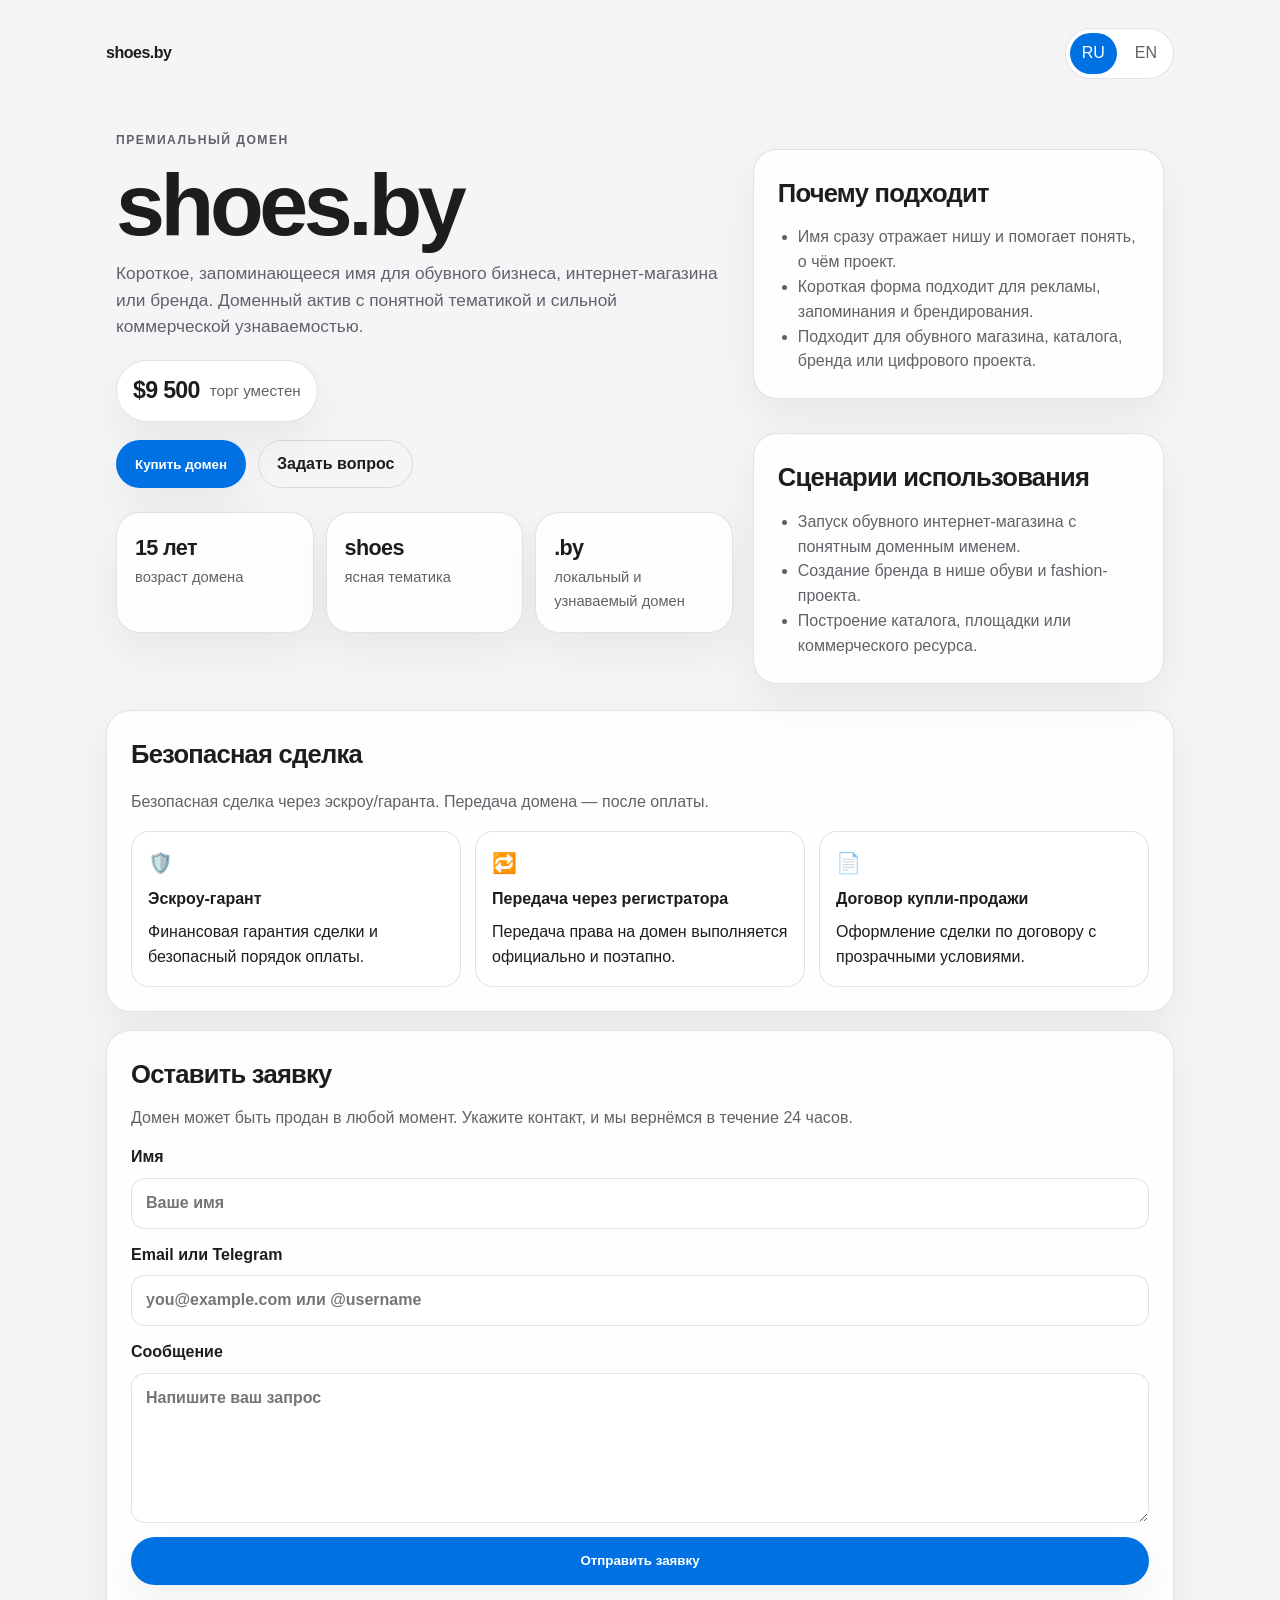
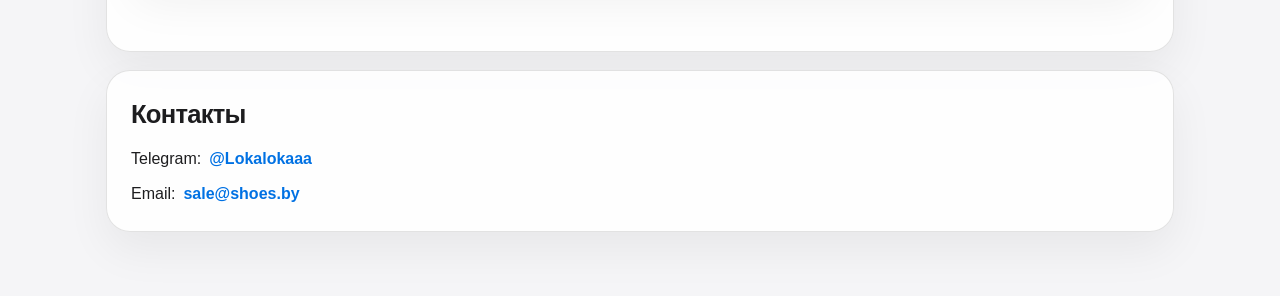
==== index.html @ d6d32150 "Add modal lead-form for faster CTA access Купить домен теперь открывает модальное окно с формой заяв" ====
<!doctype html>
<html lang="ru">
  <head>
    <meta charset="UTF-8" />
    <meta name="viewport" content="width=device-width, initial-scale=1.0" />
    <title>shoes.by — премиальный домен продаётся</title>
    <meta
      name="description"
      content="shoes.by — премиальный домен для обувного бизнеса, интернет-магазина или бренда. Короткий, лаконичный и легко запоминающийся."
    />
    <meta property="og:title" content="shoes.by — премиальный домен продаётся" />
    <meta
      property="og:description"
      content="Короткий и запоминающийся домен для обувного бизнеса, интернет-магазина или бренда."
    />
    <meta
      property="og:image"
      content="data:image/svg+xml,%3Csvg xmlns='http://www.w3.org/2000/svg' viewBox='0 0 1200 630'%3E%3Crect width='1200' height='630' fill='%23f5f5f7'/%3E%3Ctext x='50%25' y='46%25' text-anchor='middle' font-size='200' font-family='Arial, sans-serif'%3E👟%3C/text%3E%3Ctext x='50%25' y='72%25' text-anchor='middle' font-size='58' fill='%231d1d1f' font-family='Arial, sans-serif'%3Eshoes.by%3C/text%3E%3C/svg%3E"
    />
    <meta name="twitter:card" content="summary_large_image" />
    <link
      rel="icon"
      href="data:image/svg+xml,%3Csvg xmlns='http://www.w3.org/2000/svg' viewBox='0 0 64 64'%3E%3Crect width='64' height='64' rx='14' fill='%23f5f5f7'/%3E%3Ctext x='50%25' y='51%25' text-anchor='middle' font-size='34'%3E👟%3C/text%3E%3C/svg%3E"
    />

    <style>
      :root {
        color-scheme: light dark;
        --bg: #f5f5f7;
        --bg-2: #ffffff;
        --text: #1d1d1f;
        --muted: #5f6368;
        --line: rgba(29, 29, 31, 0.12);
        --card: rgba(255, 255, 255, 0.86);
        --accent: #0071e3;
        --accent-strong: #005ec6;
        --success: #1f8f5f;
        --danger: #b42318;
        --shadow: 0 18px 45px rgba(0, 0, 0, 0.06);
        --radius: 24px;
      }

      @media (prefers-color-scheme: dark) {
        :root {
          --bg: #0b0c10;
          --bg-2: #14161b;
          --text: #f5f7fb;
          --muted: #b8c1d0;
          --line: rgba(255, 255, 255, 0.14);
          --card: rgba(20, 22, 27, 0.95);
          --accent: #4da3ff;
          --accent-strong: #79b9ff;
          --shadow: 0 22px 54px rgba(0, 0, 0, 0.28);
        }
      }

      * {
        box-sizing: border-box;
      }

      html {
        scroll-behavior: smooth;
      }

      body {
        margin: 0;
        font-family: -apple-system, BlinkMacSystemFont, "Segoe UI", Arial, sans-serif;
        background: var(--bg);
        color: var(--text);
        line-height: 1.55;
      }

      a {
        color: inherit;
      }

      .wrap {
        max-width: 1100px;
        margin: 0 auto;
        padding: 22px 16px 64px;
      }

      .site-header {
        display: flex;
        align-items: center;
        justify-content: space-between;
        gap: 12px;
        margin-bottom: 18px;
        padding: 6px 0;
      }

      .brand {
        font-weight: 700;
        letter-spacing: -0.03em;
      }

      .lang-switch {
        display: inline-flex;
        gap: 6px;
        padding: 4px;
        border: 1px solid var(--line);
        border-radius: 999px;
        background: var(--bg-2);
      }

      .lang-btn {
        border: 0;
        background: transparent;
        padding: 8px 12px;
        border-radius: 999px;
        color: var(--muted);
        cursor: pointer;
        font: inherit;
      }

      .lang-btn.is-active {
        background: var(--accent);
        color: #fff;
      }

      .hero {
        padding: 28px 10px 8px;
      }

      .hero-grid {
        display: grid;
        gap: 20px;
        align-items: start;
      }

      .eyebrow {
        text-transform: uppercase;
        letter-spacing: 0.12em;
        font-size: 0.76rem;
        font-weight: 700;
        color: var(--muted);
        margin: 0 0 12px;
      }

      h1 {
        margin: 0 0 12px;
        font-size: clamp(3rem, 8vw, 5.5rem);
        line-height: 0.98;
        letter-spacing: -0.05em;
      }

      .subtitle {
        font-size: 1.08rem;
        color: var(--muted);
        max-width: 760px;
        margin: 0 0 20px;
      }

      .price-box {
        display: inline-flex;
        align-items: center;
        gap: 10px;
        flex-wrap: wrap;
        margin: 0 0 18px;
        padding: 12px 16px;
        background: var(--bg-2);
        border: 1px solid var(--line);
        border-radius: 999px;
        box-shadow: var(--shadow);
      }

      .price {
        font-size: 1.45rem;
        font-weight: 800;
        letter-spacing: -0.03em;
      }

      .price-note {
        color: var(--muted);
        font-size: 0.95rem;
      }

      .actions {
        display: flex;
        gap: 12px;
        flex-wrap: wrap;
        margin-bottom: 24px;
      }

      .modal {
        position: fixed;
        inset: 0;
        display: none;
        align-items: center;
        justify-content: center;
        padding: 16px;
        background: rgba(0, 0, 0, 0.48);
        z-index: 50;
      }

      .modal.is-open {
        display: flex;
      }

      .modal-card {
        width: min(100%, 560px);
        padding: 22px;
        border-radius: 24px;
        background: var(--bg-2);
        border: 1px solid var(--line);
        box-shadow: var(--shadow);
      }

      .modal-header {
        display: flex;
        justify-content: space-between;
        align-items: center;
        gap: 12px;
        margin-bottom: 12px;
      }

      .modal-close {
        border: 0;
        background: transparent;
        color: var(--muted);
        font-size: 1.5rem;
        cursor: pointer;
      }

      .btn {
        display: inline-flex;
        align-items: center;
        justify-content: center;
        min-height: 48px;
        padding: 0 18px;
        border-radius: 999px;
        border: 1px solid transparent;
        text-decoration: none;
        font-weight: 700;
        cursor: pointer;
      }

      .btn.primary {
        background: var(--accent);
        color: #fff;
        box-shadow: var(--shadow);
      }

      .btn.primary:hover,
      .btn.primary:focus-visible {
        background: var(--accent-strong);
      }

      .btn.secondary {
        background: transparent;
        border-color: var(--line);
        color: var(--text);
      }

      .btn:focus-visible,
      input:focus-visible,
      textarea:focus-visible,
      .lang-btn:focus-visible {
        outline: 3px solid rgba(0, 113, 227, 0.24);
        outline-offset: 2px;
      }

      .stats {
        display: grid;
        grid-template-columns: repeat(auto-fit, minmax(180px, 1fr));
        gap: 12px;
        margin-top: 8px;
      }

      .stat,
      .card {
        background: var(--card);
        border: 1px solid var(--line);
        border-radius: var(--radius);
        box-shadow: var(--shadow);
      }

      .stat {
        padding: 18px;
      }

      .value {
        display: block;
        font-weight: 800;
        letter-spacing: -0.03em;
        font-size: 1.35rem;
      }

      .label {
        color: var(--muted);
        font-size: 0.92rem;
      }

      .stack {
        display: grid;
        gap: 16px;
      }

      .card {
        padding: 24px;
      }

      h2 {
        margin: 0 0 12px;
        font-size: 1.6rem;
        letter-spacing: -0.03em;
      }

      p,
      li {
        color: var(--muted);
      }

      ul {
        margin: 0;
        padding-left: 20px;
      }

      .safe-grid {
        display: grid;
        grid-template-columns: repeat(auto-fit, minmax(220px, 1fr));
        gap: 14px;
        margin-top: 14px;
      }

      .safe-item {
        display: grid;
        gap: 8px;
        padding: 16px;
        border: 1px solid var(--line);
        border-radius: 18px;
        background: var(--bg-2);
      }

      .safe-icon {
        font-size: 1.25rem;
      }

      .safe-title {
        font-weight: 700;
        color: var(--text);
      }

      .contact-row {
        display: flex;
        gap: 8px;
        flex-wrap: wrap;
        margin-top: 10px;
      }

      .contact-row a,
      .plain-email {
        color: var(--accent);
        font-weight: 700;
        text-decoration: none;
      }

      .form-card {
        margin-top: 16px;
      }

      .form-note {
        margin: 0 0 14px;
      }

      .contact-form {
        display: grid;
        gap: 14px;
      }

      .contact-form label {
        display: grid;
        gap: 8px;
        font-weight: 600;
      }

      .field {
        width: 100%;
        padding: 12px 14px;
        border-radius: 14px;
        border: 1px solid var(--line);
        background: var(--bg-2);
        color: var(--text);
        font: inherit;
      }

      textarea.field {
        min-height: 120px;
        resize: vertical;
      }

      .honeypot {
        position: absolute;
        opacity: 0;
        pointer-events: none;
        height: 0;
        width: 0;
      }

      .status {
        min-height: 1.4em;
        font-weight: 700;
        margin-top: 6px;
      }

      .status.success {
        color: var(--success);
      }

      .status.error {
        color: var(--danger);
      }

      .sr-only {
        position: absolute;
        width: 1px;
        height: 1px;
        padding: 0;
        margin: -1px;
        overflow: hidden;
        clip: rect(0, 0, 0, 0);
        white-space: nowrap;
        border: 0;
      }

      @media (min-width: 780px) {
        .hero-grid {
          grid-template-columns: 1.2fr 0.8fr;
        }

        .card {
          margin-top: 18px;
        }
      }

      @media (max-width: 640px) {
        .wrap {
          padding-inline: 12px;
        }

        .site-header {
          align-items: flex-start;
          flex-direction: column;
        }

        .price-box {
          align-items: flex-start;
        }

        .actions {
          flex-direction: column;
        }

        .btn {
          width: 100%;
        }
      }
    </style>
  </head>
  <body>
    <div class="wrap">
      <header class="site-header">
        <div class="brand">shoes.by</div>
        <div class="lang-switch" aria-label="Language switcher">
          <button class="lang-btn is-active" type="button" data-lang="ru">RU</button>
          <button class="lang-btn" type="button" data-lang="en">EN</button>
        </div>
      </header>

      <main>
        <section class="hero">
          <div class="hero-grid">
            <div>
              <p class="eyebrow" data-i18n="eyebrow">Премиальный домен</p>
              <h1>shoes.by</h1>
              <p class="subtitle" data-i18n="subtitle">
                Короткое, запоминающееся имя для обувного бизнеса, интернет-магазина или бренда.
                Доменный актив с понятной тематикой и сильной коммерческой узнаваемостью.
              </p>

              <div class="price-box">
                <span class="price" data-i18n="price">$9 500</span>
                <span class="price-note" data-i18n="priceNote">торг уместен</span>
              </div>

              <div class="actions">
                <button class="btn primary" type="button" data-open-modal data-i18n="ctaBuy">Купить домен</button>
                <a class="btn secondary" href="https://t.me/Lokalokaaa" target="_blank" rel="noreferrer" data-i18n="ctaQuestion">Задать вопрос</a>
              </div>

              <div class="stats">
                <div class="stat">
                  <span class="value">15 лет</span>
                  <span class="label" data-i18n="statAge">возраст домена</span>
                </div>
                <div class="stat">
                  <span class="value">shoes</span>
                  <span class="label" data-i18n="statMeaning">ясная тематика</span>
                </div>
                <div class="stat">
                  <span class="value">.by</span>
                  <span class="label" data-i18n="statZone">локальный и узнаваемый домен</span>
                </div>
              </div>
            </div>

            <aside class="stack">
              <section class="card">
                <h2 data-i18n="whyTitle">Почему подходит</h2>
                <ul>
                  <li data-i18n="why1">Имя сразу отражает нишу и помогает понять, о чём проект.</li>
                  <li data-i18n="why2">Короткая форма подходит для рекламы, запоминания и брендирования.</li>
                  <li data-i18n="why3">Подходит для обувного магазина, каталога, бренда или цифрового проекта.</li>
                </ul>
              </section>

              <section class="card">
                <h2 data-i18n="usageTitle">Сценарии использования</h2>
                <ul>
                  <li data-i18n="usage1">Запуск обувного интернет-магазина с понятным доменным именем.</li>
                  <li data-i18n="usage2">Создание бренда в нише обуви и fashion-проекта.</li>
                  <li data-i18n="usage3">Построение каталога, площадки или коммерческого ресурса.</li>
                </ul>
              </section>
            </aside>
          </div>
        </section>

        <section class="card">
          <h2 data-i18n="trustTitle">Безопасная сделка</h2>
          <p data-i18n="trustText">
            Безопасная сделка через эскроу/гаранта. Передача домена — после оплаты.
          </p>

          <div class="safe-grid">
            <div class="safe-item">
              <div class="safe-icon">🛡️</div>
              <div class="safe-title" data-i18n="safe1Title">Эскроу-гарант</div>
              <div data-i18n="safe1Text">Финансовая гарантия сделки и безопасный порядок оплаты.</div>
            </div>
            <div class="safe-item">
              <div class="safe-icon">🔁</div>
              <div class="safe-title" data-i18n="safe2Title">Передача через регистратора</div>
              <div data-i18n="safe2Text">Передача права на домен выполняется официально и поэтапно.</div>
            </div>
            <div class="safe-item">
              <div class="safe-icon">📄</div>
              <div class="safe-title" data-i18n="safe3Title">Договор купли-продажи</div>
              <div data-i18n="safe3Text">Оформление сделки по договору с прозрачными условиями.</div>
            </div>
          </div>
        </section>

        <section class="card form-card" id="lead-form">
          <h2 data-i18n="formTitle">Оставить заявку</h2>
          <p class="form-note" data-i18n="formNote">
            Домен может быть продан в любой момент. Укажите контакт, и мы вернёмся в течение 24 часов.
          </p>

          <form class="contact-form" id="contactForm" novalidate>
            <input type="text" class="honeypot" name="website" tabindex="-1" autocomplete="off" />

            <label>
              <span data-i18n="labelName">Имя</span>
              <input class="field" type="text" name="name" data-i18n-placeholder="placeholderName" placeholder="Ваше имя" required />
            </label>

            <label>
              <span data-i18n="labelContact">Email или Telegram</span>
              <input class="field" type="text" name="contact" data-i18n-placeholder="placeholderContact" placeholder="you@example.com или @username" required />
            </label>

            <label>
              <span data-i18n="labelMessage">Сообщение</span>
              <textarea class="field" name="message" rows="5" data-i18n-placeholder="placeholderMessage" placeholder="Напишите ваш запрос" required></textarea>
            </label>

            <button class="btn primary" type="submit" data-i18n="submit">Отправить заявку</button>
            <div class="status" id="formStatus" aria-live="polite"></div>
          </form>
        </section>

        <div class="modal" id="leadModal" aria-hidden="true">
          <div class="modal-card" role="dialog" aria-modal="true" aria-labelledby="modalTitle">
            <div class="modal-header">
              <h2 id="modalTitle" data-i18n="formTitle">Оставить заявку</h2>
              <button class="modal-close" type="button" aria-label="Close">×</button>
            </div>
            <p class="form-note" data-i18n="formNote">
              Домен может быть продан в любой момент. Укажите контакт, и мы вернёмся в течение 24 часов.
            </p>
            <form class="contact-form" id="modalForm" novalidate>
              <input type="text" class="honeypot" name="website" tabindex="-1" autocomplete="off" />

              <label>
                <span data-i18n="labelName">Имя</span>
                <input class="field" type="text" name="name" data-i18n-placeholder="placeholderName" placeholder="Ваше имя" required />
              </label>

              <label>
                <span data-i18n="labelContact">Email или Telegram</span>
                <input class="field" type="text" name="contact" data-i18n-placeholder="placeholderContact" placeholder="you@example.com или @username" required />
              </label>

              <label>
                <span data-i18n="labelMessage">Сообщение</span>
                <textarea class="field" name="message" rows="5" data-i18n-placeholder="placeholderMessage" placeholder="Напишите ваш запрос" required></textarea>
              </label>

              <button class="btn primary" type="submit" data-i18n="submit">Отправить заявку</button>
              <div class="status" id="modalStatus" aria-live="polite"></div>
            </form>
          </div>
        </div>

        <section class="card">
          <h2 data-i18n="contactsTitle">Контакты</h2>
          <div class="contact-row">
            <span data-i18n="telegramLabel">Telegram:</span>
            <a href="https://t.me/Lokalokaaa" target="_blank" rel="noreferrer">@Lokalokaaa</a>
          </div>
          <div class="contact-row">
            <span data-i18n="emailLabel">Email:</span>
            <span class="plain-email">sale@shoes.by</span>
          </div>
        </section>
      </main>
    </div>

    <script>
      const FORM_ENDPOINT = 'https://formsubmit.co/sale@shoes.by';
      // заменить на свой endpoint формы, если используете другой сервис

      const translations = {
        ru: {
          eyebrow: 'Премиальный домен',
          subtitle: 'Короткое, запоминающееся имя для обувного бизнеса, интернет-магазина или бренда. Доменный актив с понятной тематикой и сильной коммерческой узнаваемостью.',
          price: '$9 500',
          priceNote: 'торг уместен',
          ctaBuy: 'Купить домен',
          ctaQuestion: 'Задать вопрос',
          statAge: 'возраст домена',
          statMeaning: 'ясная тематика',
          statZone: 'локальный и узнаваемый домен',
          whyTitle: 'Почему подходит',
          why1: 'Имя сразу отражает нишу и помогает понять, о чём проект.',
          why2: 'Короткая форма подходит для рекламы, запоминания и брендирования.',
          why3: 'Подходит для обувного магазина, каталога, бренда или цифрового проекта.',
          usageTitle: 'Сценарии использования',
          usage1: 'Запуск обувного интернет-магазина с понятным доменным именем.',
          usage2: 'Создание бренда в нише обуви и fashion-проекта.',
          usage3: 'Построение каталога, площадки или коммерческого ресурса.',
          trustTitle: 'Безопасная сделка',
          trustText: 'Безопасная сделка через эскроу/гаранта. Передача домена — после оплаты.',
          safe1Title: 'Эскроу-гарант',
          safe1Text: 'Финансовая гарантия сделки и безопасный порядок оплаты.',
          safe2Title: 'Передача через регистратора',
          safe2Text: 'Передача права на домен выполняется официально и поэтапно.',
          safe3Title: 'Договор купли-продажи',
          safe3Text: 'Оформление сделки по договору с прозрачными условиями.',
          formTitle: 'Оставить заявку',
          formNote: 'Домен может быть продан в любой момент. Укажите контакт, и мы вернёмся в течение 24 часов.',
          labelName: 'Имя',
          labelContact: 'Email или Telegram',
          labelMessage: 'Сообщение',
          placeholderName: 'Ваше имя',
          placeholderContact: 'you@example.com или @username',
          placeholderMessage: 'Напишите ваш запрос',
          submit: 'Отправить заявку',
          contactsTitle: 'Контакты',
          telegramLabel: 'Telegram:',
          emailLabel: 'Email:',
          title: 'shoes.by — премиальный домен продаётся',
          description: 'shoes.by — премиальный домен для обувного бизнеса, интернет-магазина или бренда. Короткий, лаконичный и легко запоминающийся.',
          ogTitle: 'shoes.by — премиальный домен продаётся',
          ogDescription: 'Короткий и запоминающийся домен для обувного бизнеса, интернет-магазина или бренда.'
        },
        en: {
          eyebrow: 'Premium domain',
          subtitle: 'A short, memorable name for a footwear business, online store, or brand. A domain asset with a clear niche and strong commercial recognition.',
          price: '$9 500',
          priceNote: 'price is negotiable',
          ctaBuy: 'Buy domain',
          ctaQuestion: 'Ask a question',
          statAge: 'domain age',
          statMeaning: 'clear niche',
          statZone: 'local and recognizable domain',
          whyTitle: 'Why it fits',
          why1: 'The name immediately reflects the niche and helps people understand the project.',
          why2: 'Its short form works well for marketing, memorability, and branding.',
          why3: 'Suitable for a footwear store, catalogue, brand, or digital project.',
          usageTitle: 'Use cases',
          usage1: 'Launch an online footwear store with a clear domain name.',
          usage2: 'Build a brand in the footwear and fashion niche.',
          usage3: 'Create a catalogue, marketplace, or commercial resource.',
          trustTitle: 'Safe transaction',
          trustText: 'A secure transaction through escrow/guarantor. Domain transfer happens after payment.',
          safe1Title: 'Escrow guarantor',
          safe1Text: 'A financial guarantee for the transaction and a safe payment process.',
          safe2Title: 'Transfer via registrar',
          safe2Text: 'The domain rights are transferred officially and in stages.',
          safe3Title: 'Sales agreement',
          safe3Text: 'The deal is documented with a clear and transparent agreement.',
          formTitle: 'Send a request',
          formNote: 'The domain can be sold at any time. Leave your contact details and we will reply within 24 hours.',
          labelName: 'Name',
          labelContact: 'Email or Telegram',
          labelMessage: 'Message',
          placeholderName: 'Your name',
          placeholderContact: 'you@example.com or @username',
          placeholderMessage: 'Write your request',
          submit: 'Send request',
          contactsTitle: 'Contacts',
          telegramLabel: 'Telegram:',
          emailLabel: 'Email:',
          title: 'shoes.by — premium domain for sale',
          description: 'shoes.by — a premium domain for a footwear business, online store, or brand. Short, concise, and easy to remember.',
          ogTitle: 'shoes.by — premium domain for sale',
          ogDescription: 'A short and memorable domain for a footwear business, online store, or brand.'
        }
      };

      const form = document.getElementById('contactForm');
      const modalForm = document.getElementById('modalForm');
      const formStatus = document.getElementById('formStatus');
      const modalStatus = document.getElementById('modalStatus');
      const modal = document.getElementById('leadModal');
      const modalClose = document.querySelector('.modal-close');
      const openModalButtons = document.querySelectorAll('[data-open-modal]');
      const langButtons = document.querySelectorAll('.lang-btn');
      const i18nNodes = document.querySelectorAll('[data-i18n]');
      const i18nPlaceholders = document.querySelectorAll('[data-i18n-placeholder]');
      const titleNode = document.querySelector('title');
      const metaDescription = document.querySelector('meta[name="description"]');
      const ogTitle = document.querySelector('meta[property="og:title"]');
      const ogDescription = document.querySelector('meta[property="og:description"]');

      function setLanguage(lang) {
        const t = translations[lang] || translations.ru;
        document.documentElement.lang = lang;
        i18nNodes.forEach((node) => {
          const key = node.dataset.i18n;
          if (t[key]) node.textContent = t[key];
        });
        i18nPlaceholders.forEach((node) => {
          const key = node.dataset.i18nPlaceholder;
          if (t[key]) node.placeholder = t[key];
        });
        titleNode.textContent = t.title;
        metaDescription.setAttribute('content', t.description);
        ogTitle.setAttribute('content', t.ogTitle);
        ogDescription.setAttribute('content', t.ogDescription);
        langButtons.forEach((btn) => {
          const active = btn.dataset.lang === lang;
          btn.classList.toggle('is-active', active);
          btn.setAttribute('aria-pressed', String(active));
        });
      }

      function openModal() {
        modal.classList.add('is-open');
        modal.setAttribute('aria-hidden', 'false');
      }

      function closeModal() {
        modal.classList.remove('is-open');
        modal.setAttribute('aria-hidden', 'true');
      }

      openModalButtons.forEach((button) => {
        button.addEventListener('click', openModal);
      });

      modalClose.addEventListener('click', closeModal);
      modal.addEventListener('click', (event) => {
        if (event.target === modal) closeModal();
      });

      document.addEventListener('keydown', (event) => {
        if (event.key === 'Escape' && modal.classList.contains('is-open')) {
          closeModal();
        }
      });

      langButtons.forEach((btn) => {
        btn.addEventListener('click', () => setLanguage(btn.dataset.lang));
      });

      async function submitForm(formElement, statusElement) {
        statusElement.className = 'status';

        const formData = new FormData(formElement);
        const honeypot = formData.get('website');
        if (honeypot) {
          statusElement.textContent = 'Spam rejected.';
          return;
        }

        const name = String(formData.get('name') || '').trim();
        const contact = String(formData.get('contact') || '').trim();
        const message = String(formData.get('message') || '').trim();

        if (!name || !contact || !message) {
          statusElement.classList.add('error');
          statusElement.textContent = 'Please fill in all required fields.';
          return;
        }

        formElement.querySelector('button[type="submit"]').disabled = true;
        statusElement.textContent = 'Sending...';

        try {
          const response = await fetch(FORM_ENDPOINT, {
            method: 'POST',
            body: formData,
            headers: {
              Accept: 'application/json'
            }
          });

          if (!response.ok) {
            throw new Error('Request failed');
          }

          formElement.reset();
          statusElement.classList.add('success');
          statusElement.textContent = 'Заявка отправлена, ответим в течение 24 часов.';
          closeModal();
        } catch (error) {
          statusElement.classList.add('error');
          statusElement.textContent = 'Не удалось отправить заявку. Проверьте endpoint формы в конфиге и повторите попытку.';
        } finally {
          formElement.querySelector('button[type="submit"]').disabled = false;
        }
      }

      form.addEventListener('submit', async (event) => {
        event.preventDefault();
        await submitForm(form, formStatus);
      });

      modalForm.addEventListener('submit', async (event) => {
        event.preventDefault();
        await submitForm(modalForm, modalStatus);
      });

      setLanguage('ru');
    </script>
  </body>
</html>
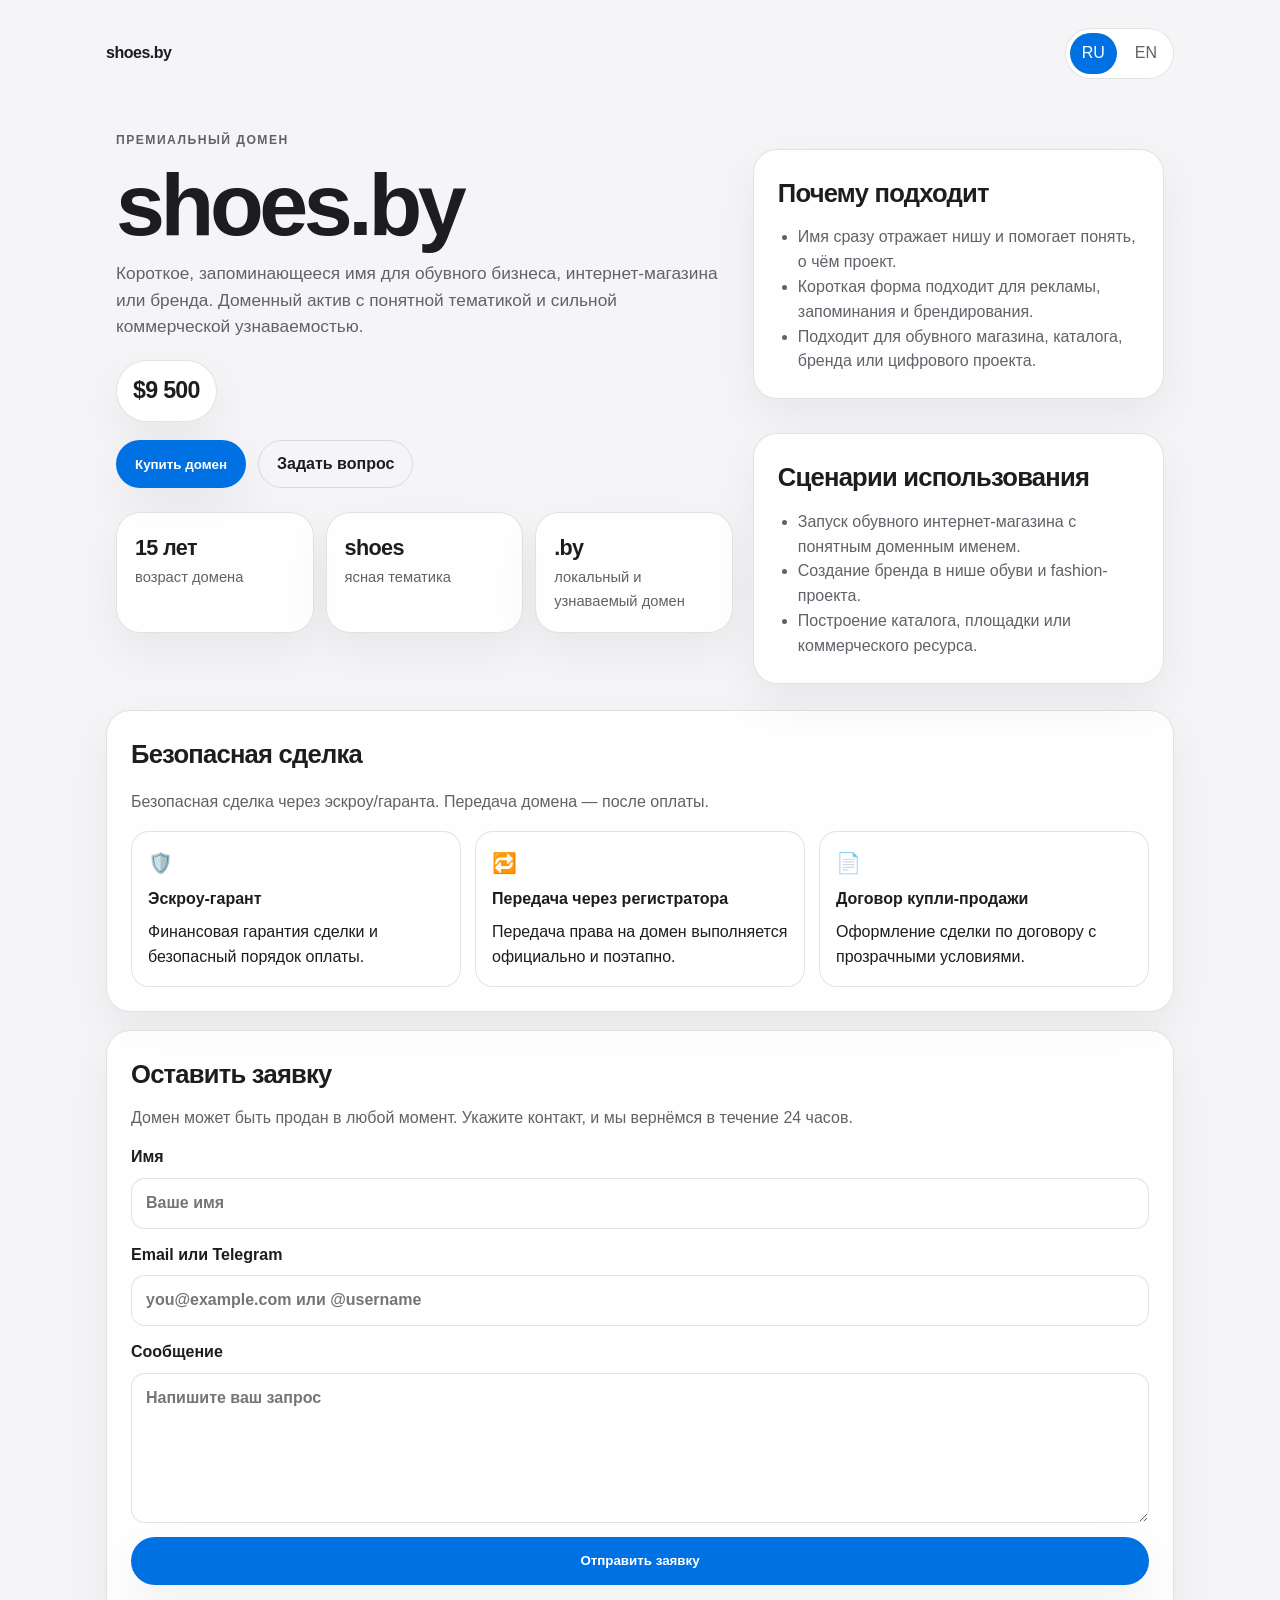
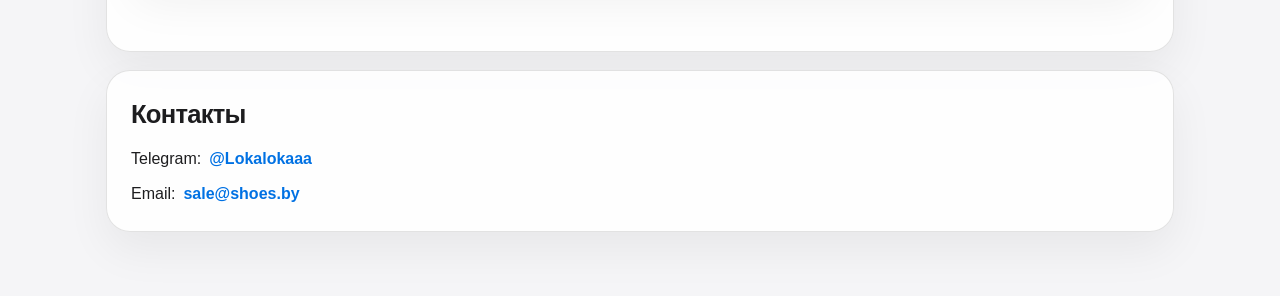
==== commit 8c84486a: "Remove negotiable-price note from hero price block Co-Authored-By: Claude Sonnet 5 <noreply@anthropi" ====
--- a/index.html
+++ b/index.html
@@ -170,11 +170,6 @@
         letter-spacing: -0.03em;
       }
 
-      .price-note {
-        color: var(--muted);
-        font-size: 0.95rem;
-      }
-
       .actions {
         display: flex;
         gap: 12px;
@@ -480,7 +475,6 @@
 
               <div class="price-box">
                 <span class="price" data-i18n="price">$9 500</span>
-                <span class="price-note" data-i18n="priceNote">торг уместен</span>
               </div>
 
               <div class="actions">
@@ -636,7 +630,6 @@
           eyebrow: 'Премиальный домен',
           subtitle: 'Короткое, запоминающееся имя для обувного бизнеса, интернет-магазина или бренда. Доменный актив с понятной тематикой и сильной коммерческой узнаваемостью.',
           price: '$9 500',
-          priceNote: 'торг уместен',
           ctaBuy: 'Купить домен',
           ctaQuestion: 'Задать вопрос',
           statAge: 'возраст домена',
@@ -679,7 +672,6 @@
           eyebrow: 'Premium domain',
           subtitle: 'A short, memorable name for a footwear business, online store, or brand. A domain asset with a clear niche and strong commercial recognition.',
           price: '$9 500',
-          priceNote: 'price is negotiable',
           ctaBuy: 'Buy domain',
           ctaQuestion: 'Ask a question',
           statAge: 'domain age',
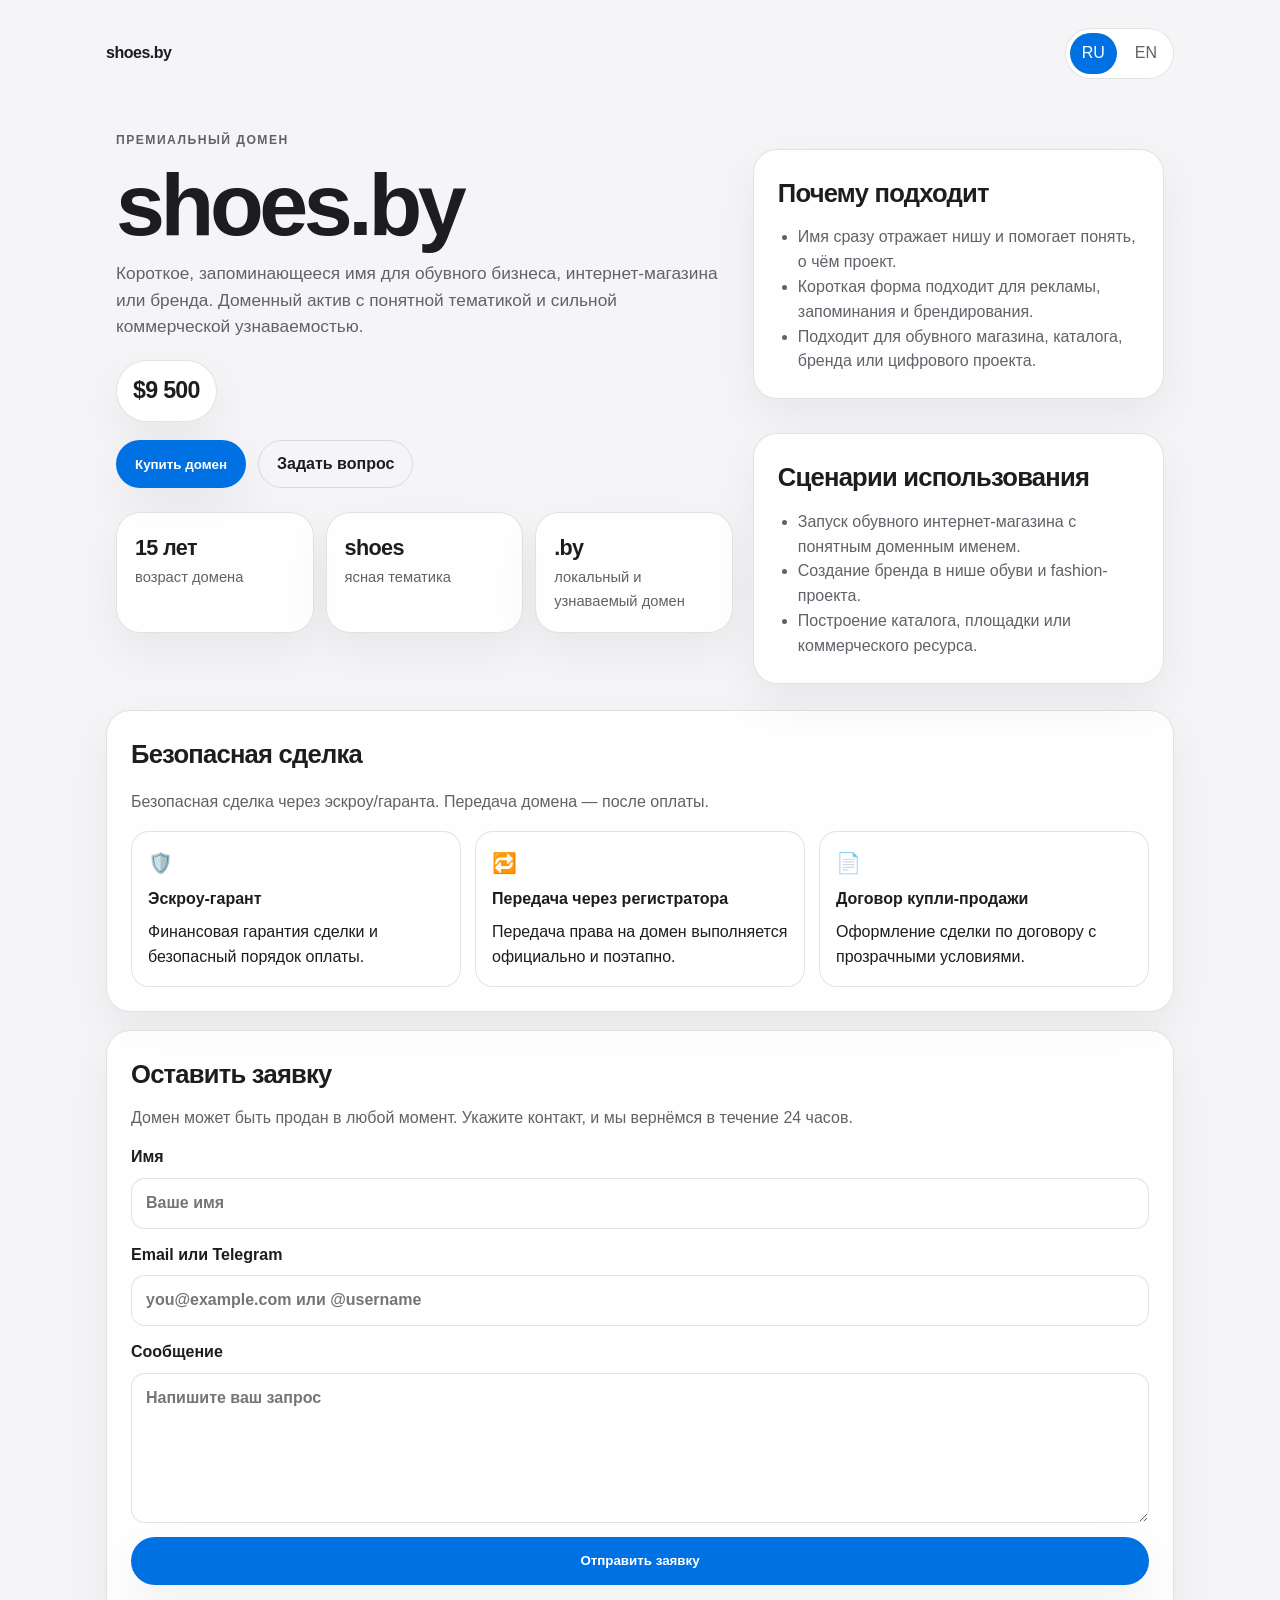
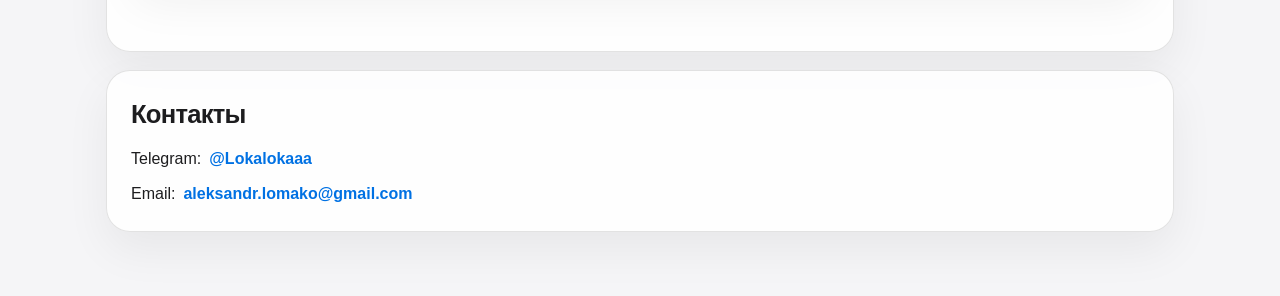
==== commit f5300bf6: "Update contact email shown on page to aleksandr.lomako@gmail.com Co-Authored-By: Claude Sonnet 5 <no" ====
--- a/index.html
+++ b/index.html
@@ -615,14 +615,14 @@
           </div>
           <div class="contact-row">
             <span data-i18n="emailLabel">Email:</span>
-            <span class="plain-email">sale@shoes.by</span>
+            <span class="plain-email">aleksandr.lomako@gmail.com</span>
           </div>
         </section>
       </main>
     </div>
 
     <script>
-      const FORM_ENDPOINT = 'https://formsubmit.co/sale@shoes.by';
+      const FORM_ENDPOINT = 'https://formsubmit.co/ajax/aleksandr.lomako@gmail.com';
       // заменить на свой endpoint формы, если используете другой сервис
 
       const translations = {
@@ -663,6 +663,11 @@
           contactsTitle: 'Контакты',
           telegramLabel: 'Telegram:',
           emailLabel: 'Email:',
+          spamRejected: 'Заявка отклонена как спам.',
+          fillRequired: 'Пожалуйста, заполните все обязательные поля.',
+          sending: 'Отправка...',
+          submitSuccess: 'Заявка отправлена, ответим в течение 24 часов.',
+          submitError: 'Не удалось отправить заявку. Проверьте endpoint формы в конфиге и повторите попытку.',
           title: 'shoes.by — премиальный домен продаётся',
           description: 'shoes.by — премиальный домен для обувного бизнеса, интернет-магазина или бренда. Короткий, лаконичный и легко запоминающийся.',
           ogTitle: 'shoes.by — премиальный домен продаётся',
@@ -705,6 +710,11 @@
           contactsTitle: 'Contacts',
           telegramLabel: 'Telegram:',
           emailLabel: 'Email:',
+          spamRejected: 'Submission rejected as spam.',
+          fillRequired: 'Please fill in all required fields.',
+          sending: 'Sending...',
+          submitSuccess: 'Request sent, we will reply within 24 hours.',
+          submitError: 'Could not send the request. Check the form endpoint in the config and try again.',
           title: 'shoes.by — premium domain for sale',
           description: 'shoes.by — a premium domain for a footwear business, online store, or brand. Short, concise, and easy to remember.',
           ogTitle: 'shoes.by — premium domain for sale',
@@ -727,8 +737,11 @@
       const ogTitle = document.querySelector('meta[property="og:title"]');
       const ogDescription = document.querySelector('meta[property="og:description"]');
 
+      let currentLang = 'ru';
+
       function setLanguage(lang) {
         const t = translations[lang] || translations.ru;
+        currentLang = translations[lang] ? lang : 'ru';
         document.documentElement.lang = lang;
         i18nNodes.forEach((node) => {
           const key = node.dataset.i18n;
@@ -779,12 +792,13 @@
       });
 
       async function submitForm(formElement, statusElement) {
+        const t = translations[currentLang] || translations.ru;
         statusElement.className = 'status';
 
         const formData = new FormData(formElement);
         const honeypot = formData.get('website');
         if (honeypot) {
-          statusElement.textContent = 'Spam rejected.';
+          statusElement.textContent = t.spamRejected;
           return;
         }
 
@@ -794,12 +808,12 @@
 
         if (!name || !contact || !message) {
           statusElement.classList.add('error');
-          statusElement.textContent = 'Please fill in all required fields.';
+          statusElement.textContent = t.fillRequired;
           return;
         }
 
         formElement.querySelector('button[type="submit"]').disabled = true;
-        statusElement.textContent = 'Sending...';
+        statusElement.textContent = t.sending;
 
         try {
           const response = await fetch(FORM_ENDPOINT, {
@@ -810,17 +824,19 @@
             }
           });
 
-          if (!response.ok) {
+          const result = await response.json().catch(() => null);
+
+          if (!response.ok || !result || result.success === 'false' || result.success === false) {
             throw new Error('Request failed');
           }
 
           formElement.reset();
           statusElement.classList.add('success');
-          statusElement.textContent = 'Заявка отправлена, ответим в течение 24 часов.';
+          statusElement.textContent = t.submitSuccess;
           closeModal();
         } catch (error) {
           statusElement.classList.add('error');
-          statusElement.textContent = 'Не удалось отправить заявку. Проверьте endpoint формы в конфиге и повторите попытку.';
+          statusElement.textContent = t.submitError;
         } finally {
           formElement.querySelector('button[type="submit"]').disabled = false;
         }
